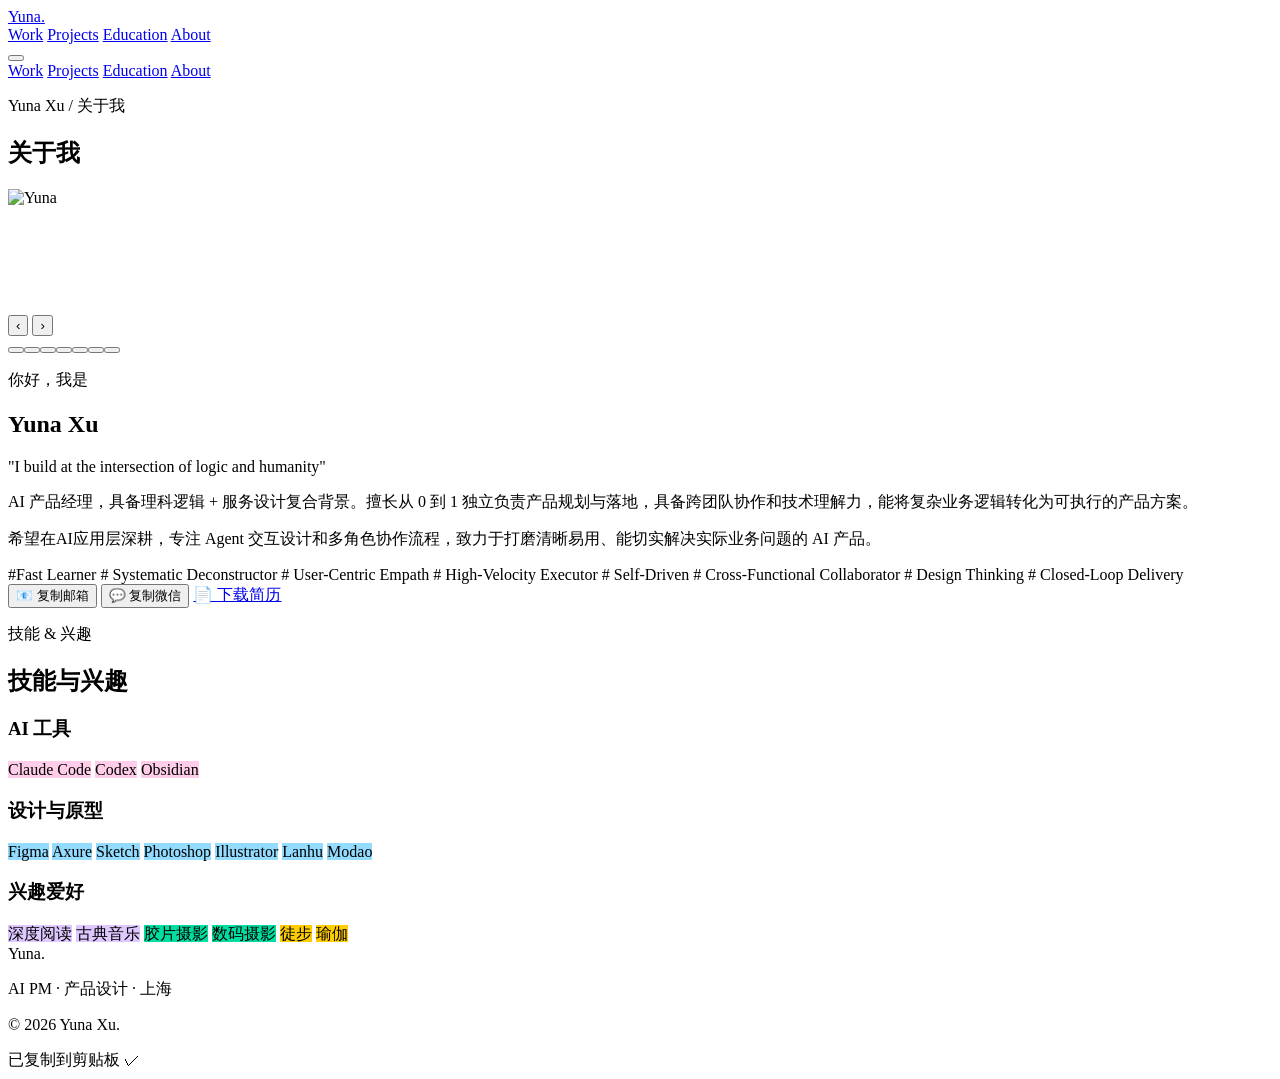
==== about.html @ 4d471c7e "Add files via upload" ====
<!DOCTYPE html>
<html lang="zh-CN">
<head>
  <meta charset="UTF-8">
  <meta name="viewport" content="width=device-width, initial-scale=1.0">
  <title>About — Yuna Xu</title>
  <link rel="preconnect" href="https://fonts.googleapis.com">
  <link rel="preconnect" href="https://fonts.gstatic.com" crossorigin>
  <link href="https://fonts.googleapis.com/css2?family=Geist:wght@200..900&display=swap" rel="stylesheet">
  <link rel="stylesheet" href="css/style.css">
</head>
<body>

  <div class="cursor-dot" id="cursorDot"></div>
  <div class="cursor-ring" id="cursorRing"></div>

  <nav class="nav" id="nav">
    <a href="index.html" class="nav-logo">Yuna<span class="dot">.</span></a>
    <div class="nav-links">
      <a href="work.html" class="nav-link">Work</a>
      <a href="projects.html" class="nav-link">Projects</a>
      <a href="education.html" class="nav-link">Education</a>
      <a href="about.html" class="nav-link active">About</a>
    </div>
    <button class="nav-menu-btn" id="menuBtn" aria-label="菜单">
      <span></span><span></span><span></span>
    </button>
  </nav>

  <div class="mobile-menu" id="mobileMenu">
    <a href="work.html" class="mobile-link">Work</a>
    <a href="projects.html" class="mobile-link">Projects</a>
    <a href="education.html" class="mobile-link">Education</a>
    <a href="about.html" class="mobile-link">About</a>
  </div>

  <section class="page-header">
    <div class="container">
      <p class="breadcrumb">Yuna Xu / 关于我</p>
      <h1 class="page-title reveal">关于<span class="accent">我</span></h1>
    </div>
  </section>

  <section class="about-section" id="about">
    <div class="container">
      <div class="about-grid">
        <!-- Photo Carousel -->
        <div class="reveal">
          <div class="photo-carousel" id="photoCarousel">
            <div class="carousel-viewport">
              <div class="carousel-track" id="carouselTrack">
                <div class="carousel-slide"><img src="images/Portfolio内容-1787573686535.webp" alt="Yuna"></div>
                <div class="carousel-slide"><img src="images/Portfolio内容-1787579053316.webp" alt=""></div>
                <div class="carousel-slide"><img src="images/Portfolio内容-1787579057063.webp" alt=""></div>
                <div class="carousel-slide"><img src="images/Portfolio内容-1787579071435.webp" alt=""></div>
                <div class="carousel-slide"><img src="images/Portfolio内容-1787579071434.webp" alt=""></div>
                <div class="carousel-slide"><img src="images/Portfolio内容-1787579071428.webp" alt=""></div>
                <div class="carousel-slide"><img src="images/Portfolio内容-1787579113652.webp" alt=""></div>
              </div>
            </div>
            <button class="carousel-btn prev" id="carouselPrev" aria-label="上一张">‹</button>
            <button class="carousel-btn next" id="carouselNext" aria-label="下一张">›</button>
            <div class="carousel-dots" id="carouselDots"></div>
          </div>
        </div>
        <!-- About text -->
        <div class="about-text reveal" data-delay="200">
          <p class="section-label">你好，我是</p>
          <h2>Yuna Xu</h2>
          <p class="about-quote">"I build at the intersection of logic and humanity"</p>
          <p>AI 产品经理，具备理科逻辑 + 服务设计复合背景。擅长从 0 到 1 独立负责产品规划与落地，具备跨团队协作和技术理解力，能将复杂业务逻辑转化为可执行的产品方案。</p>
          <p>希望在AI应用层深耕，专注 Agent 交互设计和多角色协作流程，致力于打磨清晰易用、能切实解决实际业务问题的 AI 产品。</p>
          <div class="about-tags">
            <span class="tag">#Fast Learner</span>
            <span class="tag"># Systematic Deconstructor</span>
            <span class="tag"># User-Centric Empath</span>
            <span class="tag"># High-Velocity Executor</span>
            <span class="tag"># Self-Driven</span>
            <span class="tag"># Cross-Functional Collaborator</span>
            <span class="tag"># Design Thinking</span>
            <span class="tag"># Closed-Loop Delivery</span>
          </div>
          <div class="about-contact">
            <button class="contact-btn" data-copy="weeemint@gmail.com" data-label="邮箱">
              📧 复制邮箱
            </button>
            <button class="contact-btn" data-copy="Yuna_Xu" data-label="微信">
              💬 复制微信
            </button>
            <a href="files/Yuna-徐香媛-产品经理.pdf" class="contact-btn download" download>
              📄 下载简历
            </a>
          </div>
        </div>
      </div>
    </div>
  </section>

  <section class="skills-section" id="skills">
    <div class="container">
      <p class="section-label reveal">技能 & 兴趣</p>
      <h2 class="section-title reveal">技能与兴趣</h2>
      <div class="skills-grid">
        <div class="skill-group reveal" data-delay="100">
          <h3 class="skill-group-title">AI 工具</h3>
          <div class="skill-tags">
            <span class="skill-tag" style="background:#FFCDE9;">Claude Code</span>
            <span class="skill-tag" style="background:#FFCDE9;">Codex</span>
            <span class="skill-tag" style="background:#FFCDE9;">Obsidian</span>
          </div>
        </div>
        <div class="skill-group reveal" data-delay="200">
          <h3 class="skill-group-title">设计与原型</h3>
          <div class="skill-tags">
            <span class="skill-tag" style="background:#93DCFF;">Figma</span>
            <span class="skill-tag" style="background:#93DCFF;">Axure</span>
            <span class="skill-tag" style="background:#93DCFF;">Sketch</span>
            <span class="skill-tag" style="background:#93DCFF;">Photoshop</span>
            <span class="skill-tag" style="background:#93DCFF;">Illustrator</span>
            <span class="skill-tag" style="background:#93DCFF;">Lanhu</span>
            <span class="skill-tag" style="background:#93DCFF;">Modao</span>
          </div>
        </div>

        <div class="skill-group reveal" data-delay="400">
          <h3 class="skill-group-title">兴趣爱好</h3>
          <div class="skill-tags">
            <span class="skill-tag" style="background:#DEC8FF;">深度阅读</span>
            <span class="skill-tag" style="background:#DEC8FF;">古典音乐</span>
            <span class="skill-tag" style="background:#00DEA1;">胶片摄影</span>
            <span class="skill-tag" style="background:#00DEA1;">数码摄影</span>
            <span class="skill-tag" style="background:#FFCD00;">徒步</span>
            <span class="skill-tag" style="background:#FFCD00;">瑜伽</span>
          </div>
        </div>
      </div>
    </div>
  </section>

  <footer class="footer">
    <div class="container">
      <div class="footer-row">
        <div class="footer-brand">
          <span class="footer-name">Yuna<span class="dot">.</span></span>
          <p>AI PM · 产品设计 · 上海</p>
        </div></div>
      <div class="footer-bottom">
        <p>© 2026 Yuna Xu.</p>
      </div>
    </div>
  </footer>

  <div class="toast" id="toast">已复制到剪贴板 ✓</div>
  <script src="js/main.js"></script>
  <script>
    // Photo carousel
    (function() {
      const track = document.getElementById('carouselTrack');
      const slides = track ? track.querySelectorAll('.carousel-slide') : [];
      const prevBtn = document.getElementById('carouselPrev');
      const nextBtn = document.getElementById('carouselNext');
      const dotsContainer = document.getElementById('carouselDots');
      let current = 0;
      if (slides.length === 0) return;
      slides.forEach((_, i) => {
        const dot = document.createElement('button');
        dot.className = 'carousel-dot' + (i === 0 ? ' active' : '');
        dot.setAttribute('aria-label', `照片 ${i + 1}`);
        dot.addEventListener('click', () => goTo(i));
        dotsContainer.appendChild(dot);
      });
      const dots = dotsContainer.querySelectorAll('.carousel-dot');
      function goTo(index) {
        current = (index + slides.length) % slides.length;
        track.style.transform = `translateX(-${current * 100}%)`;
        dots.forEach((d, i) => d.classList.toggle('active', i === current));
      }
      if (prevBtn) prevBtn.addEventListener('click', () => goTo(current - 1));
      if (nextBtn) nextBtn.addEventListener('click', () => goTo(current + 1));
      let startX = 0;
      const viewport = document.querySelector('.carousel-viewport');
      if (viewport) {
        viewport.addEventListener('touchstart', e => { startX = e.touches[0].clientX; }, { passive: true });
        viewport.addEventListener('touchend', e => {
          const diff = startX - e.changedTouches[0].clientX;
          if (Math.abs(diff) > 50) goTo(current + (diff > 0 ? 1 : -1));
        }, { passive: true });
      }
    })();
  </script>
</body>
</html>
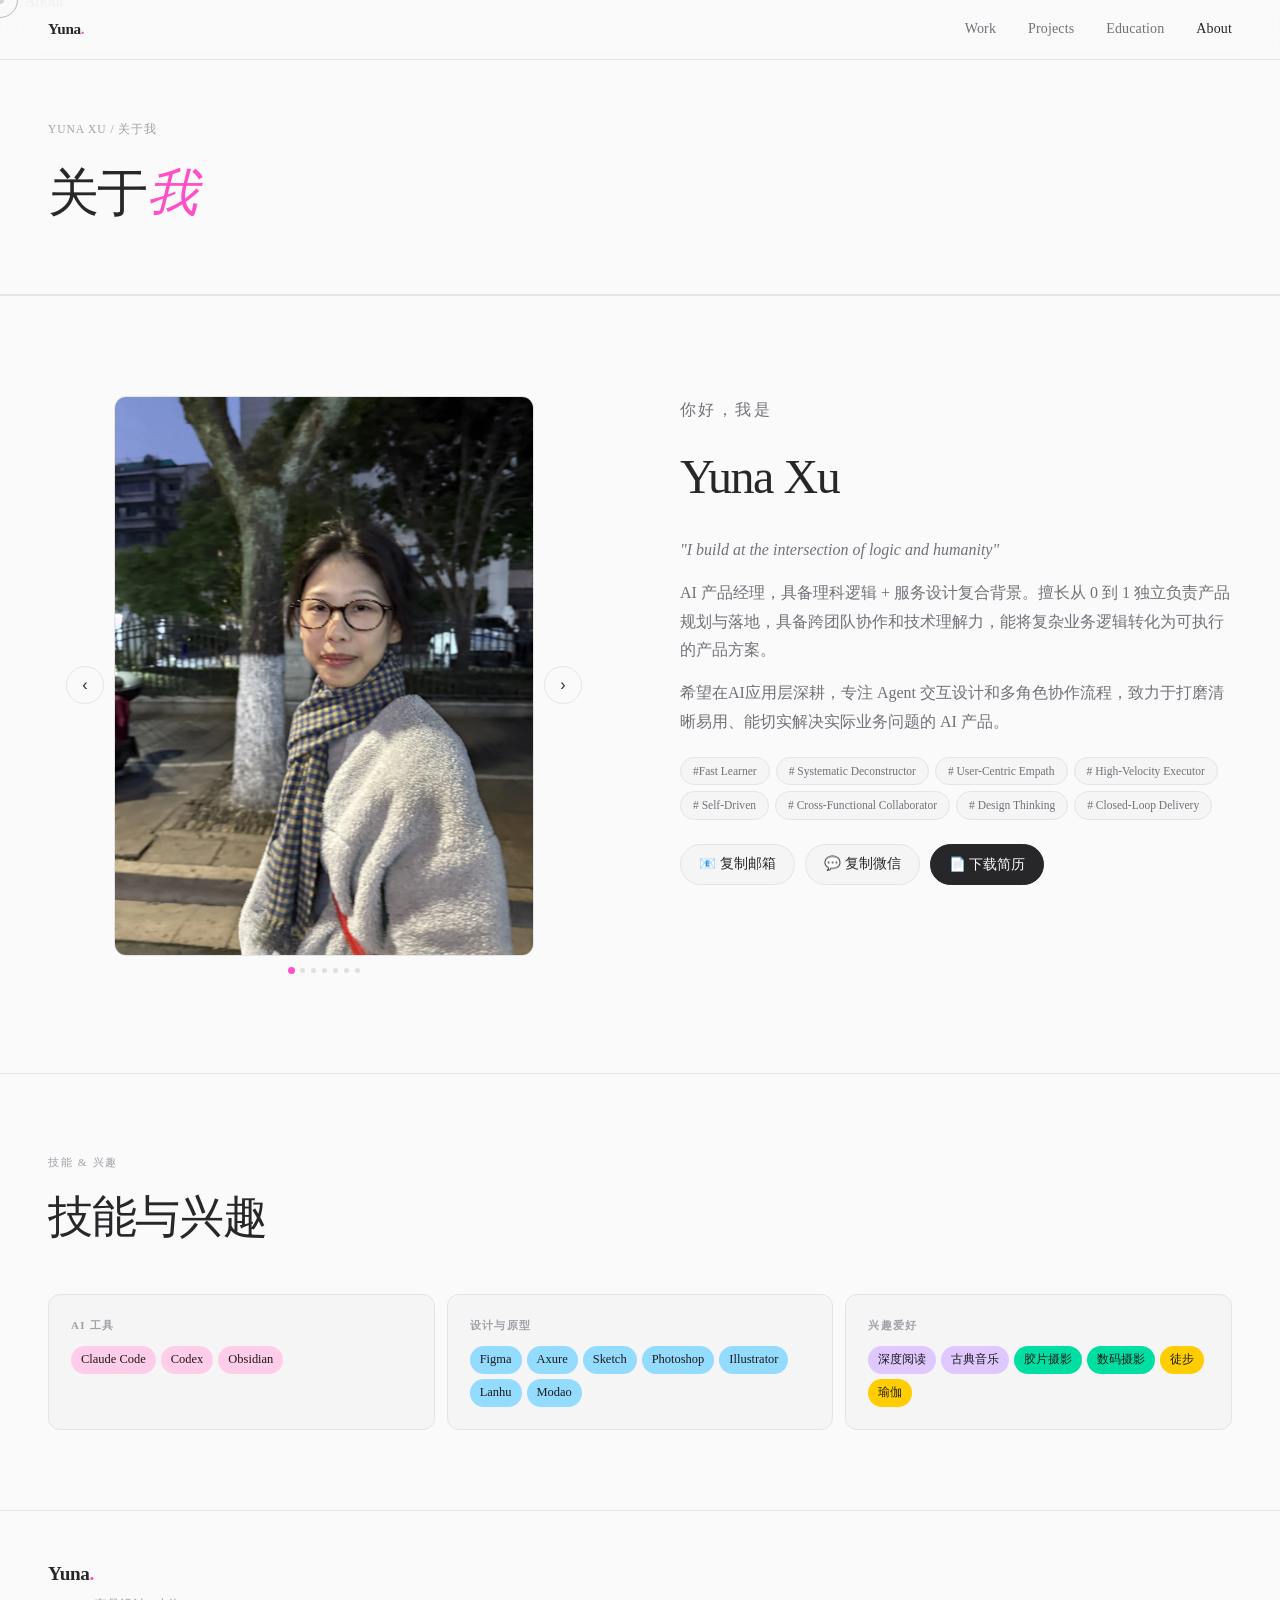
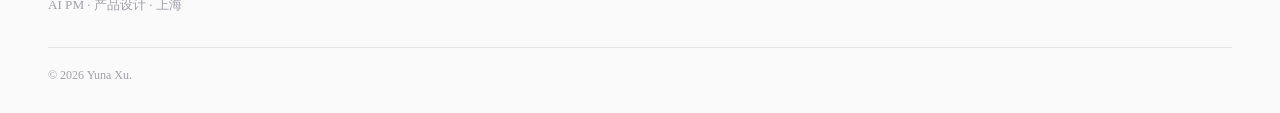
==== commit 76e073a4: "Update about.html 修改复制微信号" ====
--- a/about.html
+++ b/about.html
@@ -84,7 +84,7 @@
             <button class="contact-btn" data-copy="weeemint@gmail.com" data-label="邮箱">
               📧 复制邮箱
             </button>
-            <button class="contact-btn" data-copy="Yuna_Xu" data-label="微信">
+            <button class="contact-btn" data-copy="18018025019" data-label="微信">
               💬 复制微信
             </button>
             <a href="files/Yuna-徐香媛-产品经理.pdf" class="contact-btn download" download>
--- a/css/style.css
+++ b/css/style.css
@@ -0,0 +1,308 @@
+:root {
+  --bg: #fafafa;
+  --bg-elevated: #f5f5f5;
+  --text-primary: #27272a;
+  --text-secondary: #71717a;
+  --text-muted: #a1a1aa;
+  --border: #e4e4e7;
+  --accent: #FF4FC7;
+  --font: 'Geist', -apple-system, BlinkMacSystemFont, 'Segoe UI', sans-serif;
+}
+
+*, *::before, *::after { margin: 0; padding: 0; box-sizing: border-box; }
+html { scroll-behavior: smooth; font-size: 16px; }
+
+body {
+  background: var(--bg);
+  color: var(--text-primary);
+  font-family: var(--font-sans);
+  line-height: 1.6;
+  overflow-x: hidden;
+  -webkit-font-smoothing: antialiased;
+}
+body.page-home {
+  overflow-x: hidden;
+  overflow-y: hidden;
+}
+
+a { color: inherit; text-decoration: none; }
+img { display: block; max-width: 100%; }
+
+.container { max-width: 1280px; margin: 0 auto; padding: 0 48px; }
+@media (max-width: 768px) { .container { padding: 0 24px; } }
+
+/* ─── Custom Cursor ─── */
+.cursor-dot {
+  position: fixed; width: 8px; height: 8px; background: var(--text-primary);
+  border-radius: 50%; pointer-events: none; z-index: 9999;
+  transform: translate(-50%, -50%); transition: width 0.15s, height 0.15s, background 0.15s;
+  mix-blend-mode: difference;
+}
+.cursor-ring {
+  position: fixed; width: 36px; height: 36px;
+  border: 1.5px solid rgba(39,39,42,0.3); border-radius: 50%;
+  pointer-events: none; z-index: 9998; transform: translate(-50%, -50%);
+  transition: width 0.25s, height 0.25s, border-color 0.25s;
+}
+.cursor-dot.hovering { width: 10px; height: 10px; background: #fff; }
+.cursor-ring.hovering { width: 52px; height: 52px; border-color: rgba(39,39,42,0.12); }
+@media (hover: none) { .cursor-dot, .cursor-ring { display: none; body { cursor: auto; } } }
+
+/* ─── Navigation ─── */
+.nav {
+  position: fixed; top: 0; left: 0; right: 0; height: 60px;
+  display: flex; align-items: center; justify-content: space-between;
+  padding: 0 48px; z-index: 1000;
+  background: rgba(250,250,250,0.85);
+  backdrop-filter: blur(16px); -webkit-backdrop-filter: blur(16px);
+  border-bottom: 1px solid var(--border);
+}
+.nav-logo { font-size: 0.95rem; font-weight: 600; letter-spacing: -0.02em; }
+.nav-logo .dot { color: var(--accent); }
+.nav-links { display: flex; gap: 32px; align-items: center; }
+.nav-link { font-size: 0.875rem; color: var(--text-secondary); transition: color 0.2s; letter-spacing: 0.01em; }
+.nav-link:hover, .nav-link.active { color: var(--text-primary); }
+.nav-menu-btn { display: none; flex-direction: column; gap: 5px; background: none; border: none; cursor: pointer; padding: 8px; }
+.nav-menu-btn span { display: block; width: 20px; height: 1.5px; background: var(--text-primary); transition: 0.3s; }
+.mobile-menu {
+  position: fixed; top: 60px; left: 0; right: 0;
+  background: rgba(250,250,250,0.98); backdrop-filter: blur(16px);
+  padding: 24px; display: flex; flex-direction: column; gap: 20px;
+  z-index: 999; transform: translateY(-110%); transition: transform 0.4s cubic-bezier(0.4,0,0.2,1);
+  border-bottom: 1px solid var(--border);
+}
+.mobile-menu.open { transform: translateY(0); }
+.mobile-link { font-size: 1rem; color: var(--text-secondary); transition: color 0.2s; }
+.mobile-link:hover { color: var(--text-primary); }
+@media (max-width: 768px) {
+  .nav { padding: 0 24px; }
+  .nav-links { display: none; }
+  .nav-menu-btn { display: flex; }
+}
+
+/* ─── Hero ─── */
+.hero {
+  height: 100vh; min-height: 100vh;
+  display: flex; align-items: center;
+  justify-content: flex-start;
+  padding: 0 48px;
+  position: relative;
+}
+.hero-inner { max-width: 860px; position: relative; z-index: 1; }
+.hero-label { font-size: 0.7rem; letter-spacing: 0.14em; text-transform: uppercase; color: var(--text-muted); margin-bottom: 12px; }
+.hero-slogan { font-size: clamp(1.8rem, 4.5vw, 3rem); font-weight: 500; letter-spacing: -0.04em; line-height: 1.12; margin-bottom: 8px; }
+.hero-slogan .accent { color: var(--accent); font-style: italic; }
+.hero-name { font-size: clamp(0.9rem, 1.5vw, 1.15rem); font-weight: 500; color: var(--text-primary); margin-bottom: 10px; letter-spacing: -0.01em; }
+.hero-name .yuna, .hero-name .xu { font-weight: 500; color: var(--text-primary); }
+.hero-desc { font-size: 0.88rem; color: var(--text-secondary); line-height: 1.6; max-width: 480px; margin-bottom: 16px; }
+.hero-tags { margin-bottom: 16px; position: relative; min-height: 48px; }
+.hero-tag {
+  position: absolute;
+  font-size: 0.82rem; font-weight: 500;
+  padding: 8px 16px; border-radius: 100px;
+  white-space: nowrap; cursor: grab;
+  user-select: none; letter-spacing: -0.01em;
+  transition: box-shadow 0.2s; touch-action: none; z-index: 1;
+}
+.hero-tag.dragging { cursor: grabbing; z-index: 100 !important; box-shadow: 0 8px 30px rgba(0,0,0,0.15); }
+@media (max-width: 768px) {
+  .hero { padding: 0 24px; }
+  .hero-tag { position: relative !important; top: auto !important; left: auto !important; display: inline-block; margin: 4px; }
+}
+.hero-ctas { display: flex; gap: 10px; flex-wrap: wrap; margin-top: 4px; }
+
+.btn {
+  display: inline-flex; align-items: center; gap: 6px;
+  padding: 10px 22px; border-radius: 100px;
+  font-size: 0.85rem; font-weight: 500;
+  transition: all 0.2s; border: 1px solid transparent;
+}
+.btn-primary { background: var(--text-primary); color: var(--bg); }
+.btn-primary:hover { background: var(--accent); border-color: var(--accent); }
+.btn-outline { background: transparent; color: var(--text-primary); border-color: var(--border); }
+.btn-outline:hover { border-color: var(--text-primary); }
+.btn-link { background: none; border: none; color: var(--text-primary); font-size: 0.88rem; font-weight: 500; padding: 0; display: inline-flex; align-items: center; gap: 4px; transition: gap 0.2s, color 0.2s; }
+.btn-link:hover { gap: 8px; color: var(--accent); }
+
+/* ─── Projects ─── */
+.projects-section { padding: 80px 0 120px; border-top: 1px solid var(--border); }
+.projects-header { display: flex; justify-content: space-between; align-items: flex-end; margin-bottom: 48px; }
+.section-label { font-size: 0.7rem; letter-spacing: 0.15em; text-transform: uppercase; color: var(--text-muted); margin-bottom: 10px; }
+.section-title { font-size: clamp(1.8rem, 4vw, 2.8rem); font-weight: 500; letter-spacing: -0.03em; margin-bottom: 40px; }
+.projects-list { display: flex; flex-direction: column; }
+.project-row {
+  display: grid; grid-template-columns: 56px 1fr; gap: 24px;
+  padding: 30px 0; border-bottom: 1px solid var(--border);
+  text-decoration: none; color: inherit; transition: opacity 0.25s;
+}
+.project-row:first-child { border-top: 1px solid var(--border); }
+.project-row:hover { opacity: 0.55; }
+.project-num { font-size: 0.72rem; color: var(--text-muted); font-variant-numeric: tabular-nums; padding-top: 5px; transition: color 0.2s; }
+.project-row:hover .project-num { color: var(--accent); }
+.project-info { display: flex; flex-direction: column; gap: 8px; }
+.project-year { font-size: 0.68rem; color: var(--text-muted); letter-spacing: 0.08em; text-transform: uppercase; }
+.project-title { font-size: clamp(1.2rem, 2.8vw, 1.7rem); font-weight: 500; letter-spacing: -0.02em; transition: color 0.2s; }
+.project-row:hover .project-title { color: var(--accent); }
+.project-desc { font-size: 0.9rem; color: var(--text-secondary); line-height: 1.65; max-width: 580px; }
+.project-meta { display: flex; gap: 8px; flex-wrap: wrap; margin-top: 4px; }
+.project-meta span { font-size: 0.68rem; padding: 3px 10px; border-radius: 100px; background: var(--bg-elevated); color: var(--text-secondary); border: 1px solid var(--border); transition: border-color 0.2s, color 0.2s; }
+.project-row:hover .project-meta span { border-color: rgba(255,79,199,0.3); color: var(--accent); }
+.project-row-right { display: flex; align-items: flex-end; padding-bottom: 4px; }
+@media (max-width: 768px) { .project-row { grid-template-columns: 36px 1fr; gap: 16px; } .project-row-right { display: none; } }
+
+/* ─── About Section ─── */
+.about-section { padding: 100px 0; border-top: 1px solid var(--border); }
+.about-grid { display: grid; grid-template-columns: 1fr 1fr; gap: 80px; align-items: start; }
+.about-text h2 { font-size: clamp(2rem, 4vw, 3rem); font-weight: 500; letter-spacing: -0.03em; margin-bottom: 20px; }
+.about-text p { font-size: 1rem; color: var(--text-secondary); line-height: 1.8; margin-bottom: 14px; }
+.about-quote { font-style: italic; color: var(--accent); font-size: 1.05rem; margin-bottom: 20px; }
+.about-tags { display: flex; flex-wrap: wrap; gap: 6px; margin: 20px 0; }
+.tag { font-size: 0.72rem; padding: 4px 12px; border-radius: 100px; background: var(--bg-elevated); color: var(--text-secondary); border: 1px solid var(--border); }
+.about-contact { display: flex; flex-wrap: wrap; gap: 10px; margin-top: 24px; }
+.contact-btn {
+  display: inline-flex; align-items: center; gap: 6px;
+  padding: 9px 18px; border-radius: 100px; border: 1px solid var(--border);
+  background: var(--bg-elevated); color: var(--text-primary);
+  font-size: 0.85rem; font-family: var(--font); transition: all 0.2s; cursor: pointer;
+}
+.contact-btn:hover { border-color: var(--accent); color: var(--accent); }
+.contact-btn.download { background: var(--text-primary); color: var(--bg); border-color: var(--text-primary); }
+.contact-btn.download:hover { background: var(--accent); border-color: var(--accent); }
+
+/* ─── Photo Carousel ─── */
+.photo-carousel { position: relative; width: 100%; max-width: 420px; margin: 0 auto; }
+.carousel-viewport { overflow: hidden; border-radius: 12px; border: 1px solid var(--border); background: var(--bg-elevated); aspect-ratio: 3/4; }
+.carousel-track { display: flex; height: 100%; transition: transform 0.5s cubic-bezier(0.4, 0, 0.2, 1); }
+.carousel-slide { min-width: 100%; height: 100%; }
+.carousel-slide img { width: 100%; height: 100%; object-fit: cover; display: block; }
+.carousel-btn {
+  position: absolute; top: 50%; transform: translateY(-50%);
+  width: 38px; height: 38px; border-radius: 50%;
+  border: 1px solid var(--border); background: rgba(250,250,250,0.92);
+  cursor: pointer; display: flex; align-items: center; justify-content: center;
+  font-size: 1rem; color: var(--text-primary); transition: all 0.2s; z-index: 2;
+}
+.carousel-btn:hover { background: var(--accent); color: #fff; border-color: var(--accent); }
+.carousel-btn.prev { left: -48px; }
+.carousel-btn.next { right: -48px; }
+.carousel-dots { display: flex; justify-content: center; gap: 6px; margin-top: 12px; }
+.carousel-dot { width: 5px; height: 5px; border-radius: 50%; background: var(--text-muted); opacity: 0.3; transition: all 0.3s; cursor: pointer; border: none; }
+.carousel-dot.active { opacity: 1; background: var(--accent); transform: scale(1.4); }
+@media (max-width: 768px) {
+  .carousel-btn.prev { left: 8px; }
+  .carousel-btn.next { right: 8px; }
+  .about-grid { grid-template-columns: 1fr; gap: 40px; }
+}
+
+/* ─── Skills ─── */
+.skills-section { padding: 80px 0; border-top: 1px solid var(--border); }
+.skills-grid { display: grid; grid-template-columns: repeat(auto-fit, minmax(200px, 1fr)); gap: 12px; }
+.skill-group { background: var(--bg-elevated); border-radius: 12px; padding: 22px; border: 1px solid var(--border); transition: border-color 0.2s, transform 0.2s; }
+.skill-group:hover { border-color: rgba(255,79,199,0.3); transform: translateY(-2px); }
+.skill-group-title { font-size: 0.68rem; letter-spacing: 0.12em; text-transform: uppercase; color: var(--text-muted); margin-bottom: 12px; }
+.skill-tags { display: flex; flex-wrap: wrap; gap: 5px; }
+.skill-tag { font-size: 0.78rem; padding: 4px 10px; border-radius: 100px; color: #1a1a1a; font-weight: 500; transition: transform 0.2s; }
+.skill-tag:hover { transform: translateY(-1px); }
+
+/* ─── Education ─── */
+.edu-section { padding: 80px 0; border-top: 1px solid var(--border); }
+.edu-grid { display: flex; flex-direction: column; gap: 12px; margin-bottom: 48px; }
+.edu-card { display: flex; gap: 14px; background: var(--bg-elevated); border-radius: 12px; padding: 24px; border: 1px solid var(--border); transition: transform 0.2s, border-color 0.2s; }
+.edu-card:hover { transform: translateY(-2px); border-color: rgba(255,79,199,0.3); }
+.edu-accent { width: 3px; border-radius: 3px; flex-shrink: 0; }
+.edu-year { font-size: 0.68rem; letter-spacing: 0.08em; color: var(--text-muted); text-transform: uppercase; }
+.edu-card h3 { font-size: 1rem; font-weight: 500; margin: 4px 0; letter-spacing: -0.01em; }
+.edu-degree { font-size: 0.82rem; color: var(--text-secondary); }
+.edu-location { font-size: 0.75rem; color: var(--text-muted); margin-top: 4px; }
+.lang-section { margin-top: 48px; }
+.lang-item {
+  display: flex; justify-content: flex-end; align-items: center;
+  padding: 16px 0; border-bottom: 1px solid var(--border);
+}
+.lang-item:first-child { border-top: 1px solid var(--border); }
+.lang-name { font-size: 1rem; font-weight: 500; }
+.lang-level { font-size: 0.85rem; color: var(--text-secondary); }
+
+/* ─── Work Section ─── */
+.work-section { padding: 80px 0 120px; border-top: 1px solid var(--border); }
+.work-timeline { display: flex; flex-direction: column; }
+.work-card { display: grid; grid-template-columns: 2px 1fr; border-bottom: 1px solid var(--border); }
+.work-card:first-child { border-top: 1px solid var(--border); }
+.work-card-line { flex-shrink: 0; }
+.work-card-body { padding: 40px; }
+.work-card-header { display: flex; justify-content: space-between; align-items: flex-start; flex-wrap: wrap; gap: 12px; margin-bottom: 14px; }
+.work-company { font-size: 0.7rem; letter-spacing: 0.12em; text-transform: uppercase; color: var(--text-muted); font-weight: 500; }
+.work-period { font-size: 0.72rem; color: var(--text-muted); padding: 3px 10px; border-radius: 100px; background: var(--bg-elevated); border: 1px solid var(--border); }
+.work-role { font-size: 1.4rem; font-weight: 500; letter-spacing: -0.02em; margin-bottom: 14px; }
+.work-overview { font-size: 0.9rem; color: var(--text-secondary); line-height: 1.7; margin-bottom: 22px; }
+.work-sub { margin-top: 18px; }
+.work-sub h4 { font-size: 0.85rem; font-weight: 500; margin-bottom: 8px; }
+.work-sub ul { list-style: none; display: flex; flex-direction: column; gap: 5px; }
+.work-sub li { font-size: 0.82rem; color: var(--text-secondary); line-height: 1.6; padding-left: 14px; position: relative; }
+.work-sub li::before { content: ''; position: absolute; left: 0; top: 7px; width: 3px; height: 3px; border-radius: 50%; background: var(--accent); }
+.work-card-link { margin-top: 32px; display: inline-flex; align-items: center; gap: 4px; font-size: 0.88rem; color: var(--text-secondary); transition: color 0.2s; }
+.work-card-link:hover { color: var(--accent); }
+@media (max-width: 768px) { .work-card-body { padding: 24px; } }
+
+/* ─── Page Header ─── */
+.page-header { padding: 120px 0 60px; border-bottom: 1px solid var(--border); }
+.breadcrumb { font-size: 0.72rem; color: var(--text-muted); letter-spacing: 0.08em; text-transform: uppercase; margin-bottom: 14px; }
+.page-title { font-size: clamp(2rem, 5vw, 3.2rem); font-weight: 500; letter-spacing: -0.03em; }
+.page-title .accent { color: var(--accent); font-style: italic; }
+
+/* ─── Project Detail ─── */
+.project-detail { padding: 120px 0 100px; border-top: 1px solid var(--border); }
+.project-detail-header { margin-bottom: 48px; }
+.project-detail-header .breadcrumb { margin-bottom: 18px; }
+.project-detail-title { font-size: clamp(1.8rem, 4vw, 3rem); font-weight: 500; letter-spacing: -0.03em; margin-bottom: 10px; }
+.project-detail-subtitle { font-size: 1rem; color: var(--text-secondary); font-style: italic; margin-bottom: 18px; }
+.project-detail-meta { display: flex; flex-wrap: wrap; gap: 6px; margin-bottom: 22px; }
+.project-detail-meta .tag { font-size: 0.68rem; }
+.project-detail-bg { font-size: 0.95rem; color: var(--text-secondary); line-height: 1.8; max-width: 640px; margin-bottom: 44px; padding-bottom: 44px; border-bottom: 1px solid var(--border); }
+.project-gallery { display: grid; grid-template-columns: 1fr; gap: 14px; }
+.gallery-item { border-radius: 12px; overflow: hidden; background: var(--bg-elevated); border: 1px solid var(--border); }
+.gallery-item img { width: 100%; height: auto; display: block; transition: transform 0.5s ease; }
+.gallery-item:hover img { transform: scale(1.02); }
+.project-back { display: inline-flex; align-items: center; gap: 6px; margin-top: 44px; font-size: 0.88rem; color: var(--text-muted); transition: color 0.2s; }
+.project-back:hover { color: var(--accent); }
+
+/* ─── Footer ─── */
+.footer { padding: 48px 0 28px; border-top: 1px solid var(--border); }
+.footer-row { display: flex; justify-content: space-between; align-items: flex-start; gap: 40px; flex-wrap: wrap; margin-bottom: 32px; }
+.footer-brand { display: flex; flex-direction: column; gap: 4px; }
+.footer-name { font-size: 1.2rem; font-weight: 600; letter-spacing: -0.02em; }
+.footer-name .dot { color: var(--accent); }
+.footer-brand p { font-size: 0.82rem; color: var(--text-muted); }
+.footer-links { display: flex; gap: 20px; }
+.footer-link { font-size: 0.85rem; color: var(--text-secondary); transition: color 0.2s; }
+.footer-link:hover { color: var(--accent); }
+.footer-bottom { font-size: 0.75rem; color: var(--text-muted); border-top: 1px solid var(--border); padding-top: 18px; }
+
+/* ─── Toast ─── */
+.toast {
+  position: fixed; bottom: 28px; left: 50%;
+  transform: translateX(-50%) translateY(12px);
+  background: var(--text-primary); color: var(--bg);
+  padding: 9px 20px; border-radius: 100px;
+  font-size: 0.82rem; font-weight: 500;
+  opacity: 0; pointer-events: none;
+  transition: all 0.3s ease; z-index: 9999;
+}
+.toast.show { opacity: 1; transform: translateX(-50%) translateY(0); }
+
+/* ─── Reveal ─── */
+.reveal { opacity: 0; transform: translateY(20px); transition: opacity 0.5s ease, transform 0.5s ease; }
+.reveal.visible { opacity: 1; transform: translateY(0); }
+.reveal[data-delay="100"] { transition-delay: 0.1s; }
+.reveal[data-delay="200"] { transition-delay: 0.2s; }
+.reveal[data-delay="300"] { transition-delay: 0.3s; }
+.reveal[data-delay="400"] { transition-delay: 0.4s; }
+.reveal[data-delay="500"] { transition-delay: 0.5s; }
+
+/* ─── Scrollbar ─── */
+::-webkit-scrollbar { width: 4px; }
+::-webkit-scrollbar-track { background: var(--bg); }
+::-webkit-scrollbar-thumb { background: rgba(0,0,0,0.12); border-radius: 2px; }
+
+/* ─── Selection ─── */
+::selection { background: rgba(255,79,199,0.2); color: var(--text-primary); }
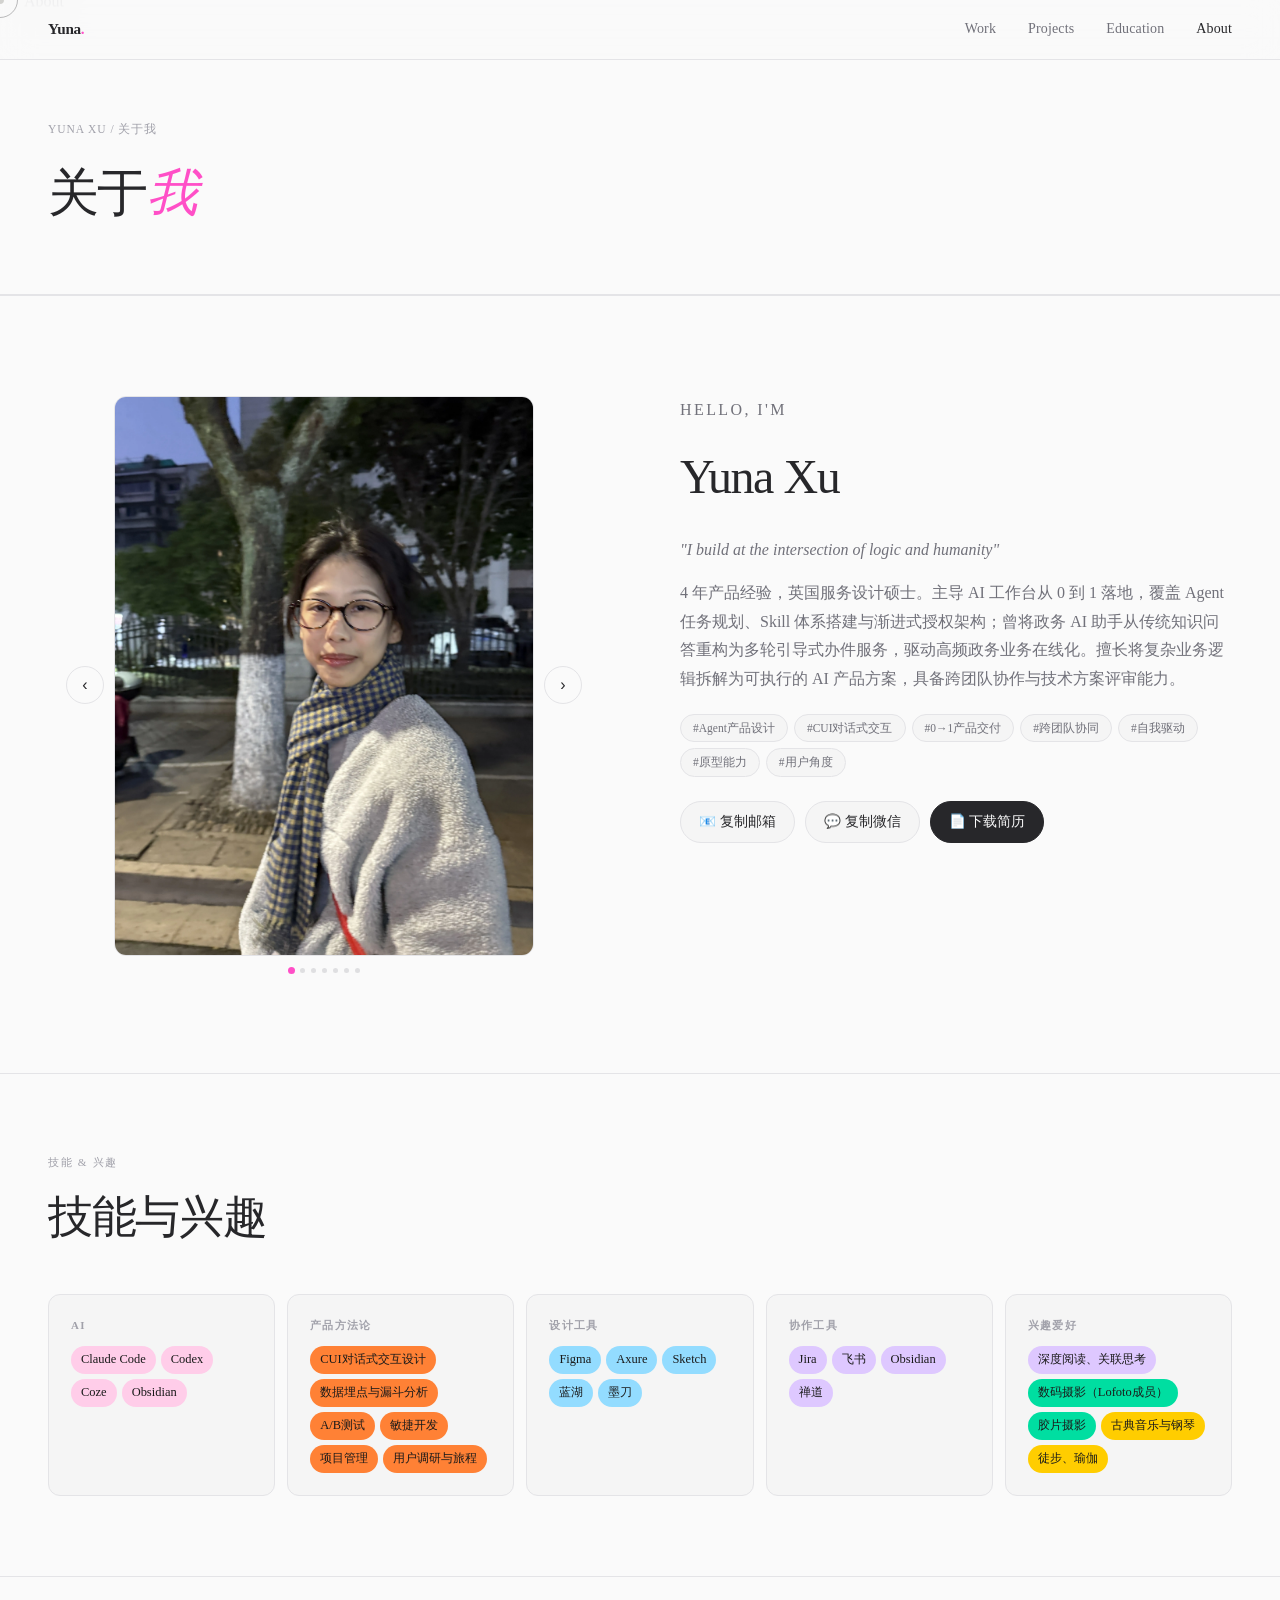
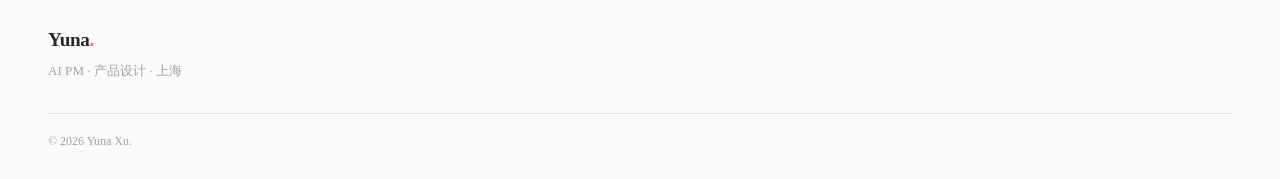
==== commit 9a12dc56: "Update about.html" ====
--- a/about.html
+++ b/about.html
@@ -65,20 +65,18 @@
         </div>
         <!-- About text -->
         <div class="about-text reveal" data-delay="200">
-          <p class="section-label">你好，我是</p>
+          <p class="section-label">Hello, I'm</p>
           <h2>Yuna Xu</h2>
           <p class="about-quote">"I build at the intersection of logic and humanity"</p>
-          <p>AI 产品经理，具备理科逻辑 + 服务设计复合背景。擅长从 0 到 1 独立负责产品规划与落地，具备跨团队协作和技术理解力，能将复杂业务逻辑转化为可执行的产品方案。</p>
-          <p>希望在AI应用层深耕，专注 Agent 交互设计和多角色协作流程，致力于打磨清晰易用、能切实解决实际业务问题的 AI 产品。</p>
+          <p>4 年产品经验，英国服务设计硕士。主导 AI 工作台从 0 到 1 落地，覆盖 Agent 任务规划、Skill 体系搭建与渐进式授权架构；曾将政务 AI 助手从传统知识问答重构为多轮引导式办件服务，驱动高频政务业务在线化。擅长将复杂业务逻辑拆解为可执行的 AI 产品方案，具备跨团队协作与技术方案评审能力。</p>
           <div class="about-tags">
-            <span class="tag">#Fast Learner</span>
-            <span class="tag"># Systematic Deconstructor</span>
-            <span class="tag"># User-Centric Empath</span>
-            <span class="tag"># High-Velocity Executor</span>
-            <span class="tag"># Self-Driven</span>
-            <span class="tag"># Cross-Functional Collaborator</span>
-            <span class="tag"># Design Thinking</span>
-            <span class="tag"># Closed-Loop Delivery</span>
+            <span class="tag">#Agent产品设计</span>
+            <span class="tag">#CUI对话式交互</span>
+            <span class="tag">#0→1产品交付</span>
+            <span class="tag">#跨团队协同</span>
+            <span class="tag">#自我驱动</span>
+            <span class="tag">#原型能力</span>
+            <span class="tag">#用户角度</span>
           </div>
           <div class="about-contact">
             <button class="contact-btn" data-copy="weeemint@gmail.com" data-label="邮箱">
@@ -102,35 +100,52 @@
       <h2 class="section-title reveal">技能与兴趣</h2>
       <div class="skills-grid">
         <div class="skill-group reveal" data-delay="100">
-          <h3 class="skill-group-title">AI 工具</h3>
+          <h3 class="skill-group-title">AI</h3>
           <div class="skill-tags">
             <span class="skill-tag" style="background:#FFCDE9;">Claude Code</span>
             <span class="skill-tag" style="background:#FFCDE9;">Codex</span>
+            <span class="skill-tag" style="background:#FFCDE9;">Coze</span>
             <span class="skill-tag" style="background:#FFCDE9;">Obsidian</span>
           </div>
         </div>
         <div class="skill-group reveal" data-delay="200">
-          <h3 class="skill-group-title">设计与原型</h3>
+          <h3 class="skill-group-title">产品方法论</h3>
+          <div class="skill-tags">
+            <span class="skill-tag" style="background:#FF8135;">CUI对话式交互设计</span>
+            <span class="skill-tag" style="background:#FF8135;">数据埋点与漏斗分析</span>
+            <span class="skill-tag" style="background:#FF8135;">A/B测试</span>
+            <span class="skill-tag" style="background:#FF8135;">敏捷开发</span>
+            <span class="skill-tag" style="background:#FF8135;">项目管理</span>
+            <span class="skill-tag" style="background:#FF8135;">用户调研与旅程</span>
+          </div>
+        </div>
+        <div class="skill-group reveal" data-delay="300">
+          <h3 class="skill-group-title">设计工具</h3>
           <div class="skill-tags">
             <span class="skill-tag" style="background:#93DCFF;">Figma</span>
             <span class="skill-tag" style="background:#93DCFF;">Axure</span>
             <span class="skill-tag" style="background:#93DCFF;">Sketch</span>
-            <span class="skill-tag" style="background:#93DCFF;">Photoshop</span>
-            <span class="skill-tag" style="background:#93DCFF;">Illustrator</span>
-            <span class="skill-tag" style="background:#93DCFF;">Lanhu</span>
-            <span class="skill-tag" style="background:#93DCFF;">Modao</span>
-          </div>
-        </div>
-
+            <span class="skill-tag" style="background:#93DCFF;">蓝湖</span>
+            <span class="skill-tag" style="background:#93DCFF;">墨刀</span>
+          </div>
+        </div>
         <div class="skill-group reveal" data-delay="400">
+          <h3 class="skill-group-title">协作工具</h3>
+          <div class="skill-tags">
+            <span class="skill-tag" style="background:#DEC8FF;">Jira</span>
+            <span class="skill-tag" style="background:#DEC8FF;">飞书</span>
+            <span class="skill-tag" style="background:#DEC8FF;">Obsidian</span>
+            <span class="skill-tag" style="background:#DEC8FF;">禅道</span>
+          </div>
+        </div>
+        <div class="skill-group reveal" data-delay="500">
           <h3 class="skill-group-title">兴趣爱好</h3>
           <div class="skill-tags">
-            <span class="skill-tag" style="background:#DEC8FF;">深度阅读</span>
-            <span class="skill-tag" style="background:#DEC8FF;">古典音乐</span>
+            <span class="skill-tag" style="background:#DEC8FF;">深度阅读、关联思考</span>
+            <span class="skill-tag" style="background:#00DEA1;">数码摄影（Lofoto成员）</span>
             <span class="skill-tag" style="background:#00DEA1;">胶片摄影</span>
-            <span class="skill-tag" style="background:#00DEA1;">数码摄影</span>
-            <span class="skill-tag" style="background:#FFCD00;">徒步</span>
-            <span class="skill-tag" style="background:#FFCD00;">瑜伽</span>
+            <span class="skill-tag" style="background:#FFCD00;">古典音乐与钢琴</span>
+            <span class="skill-tag" style="background:#FFCD00;">徒步、瑜伽</span>
           </div>
         </div>
       </div>
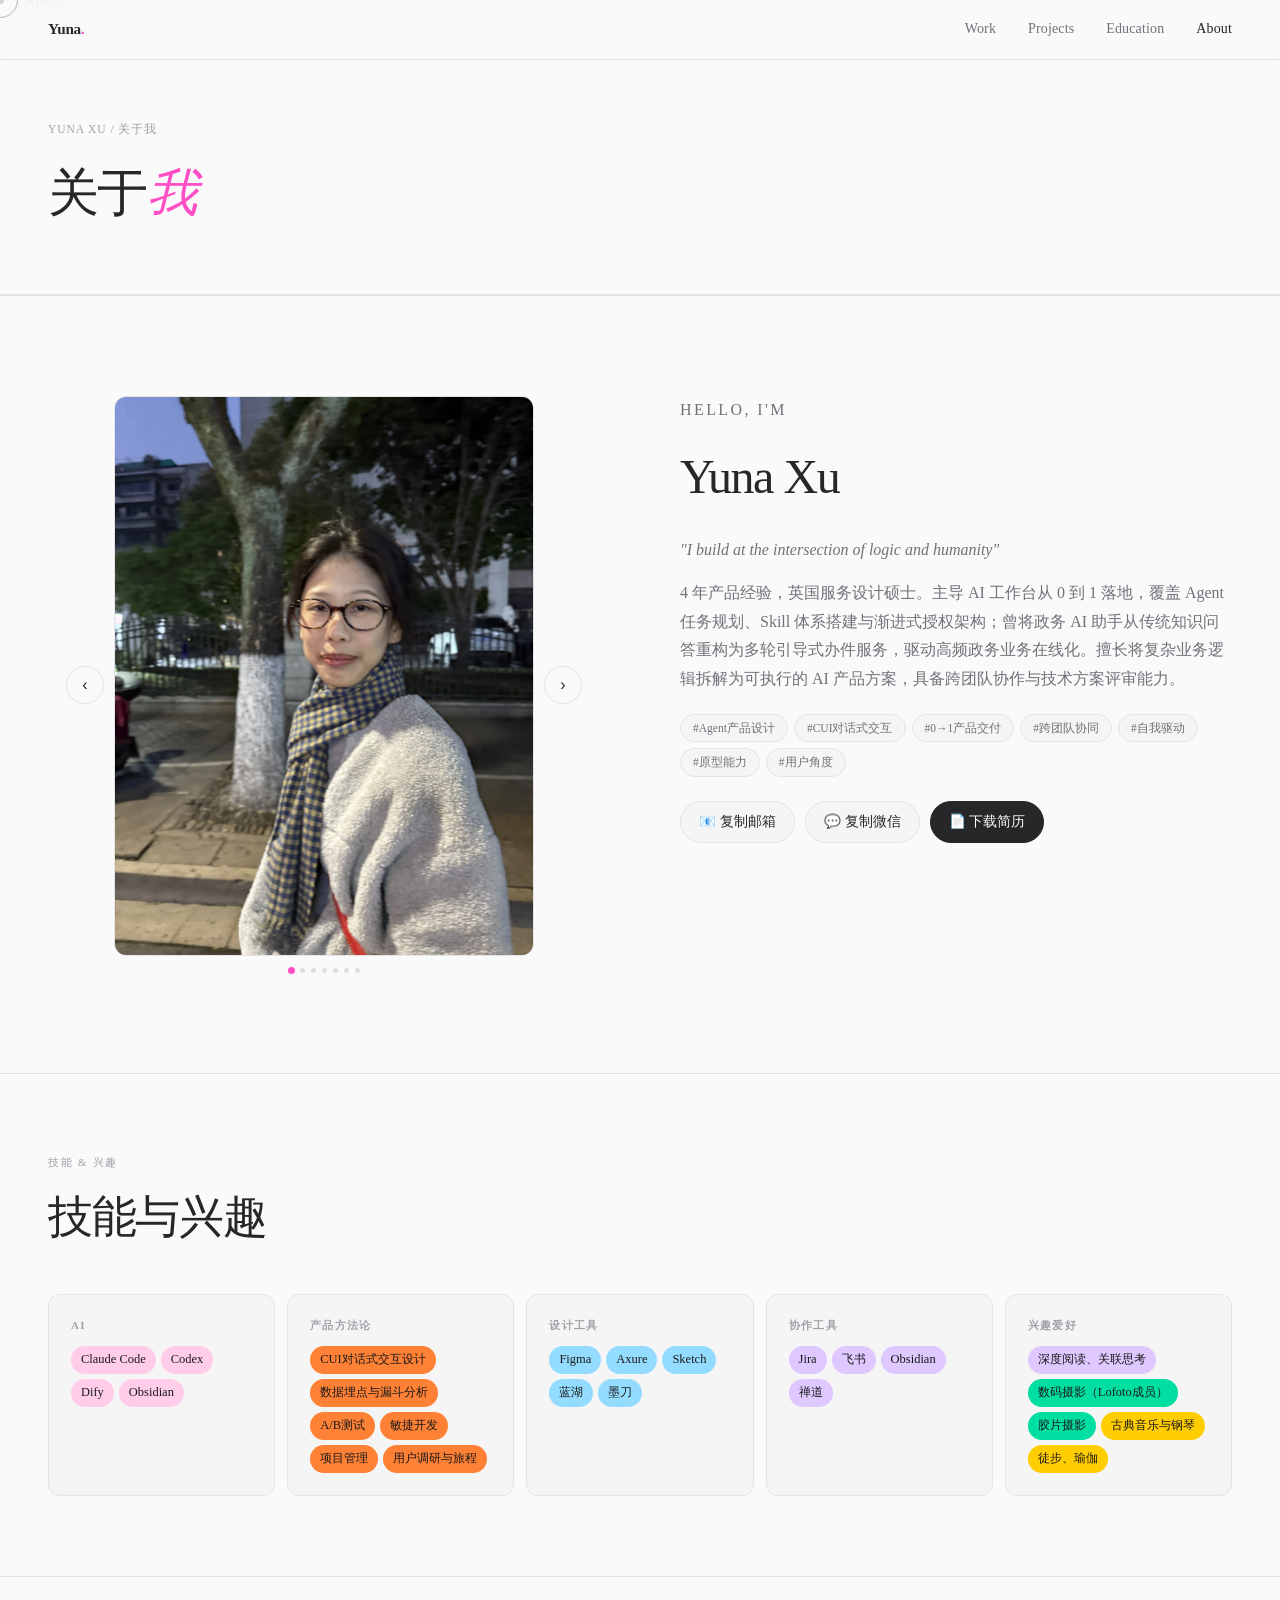
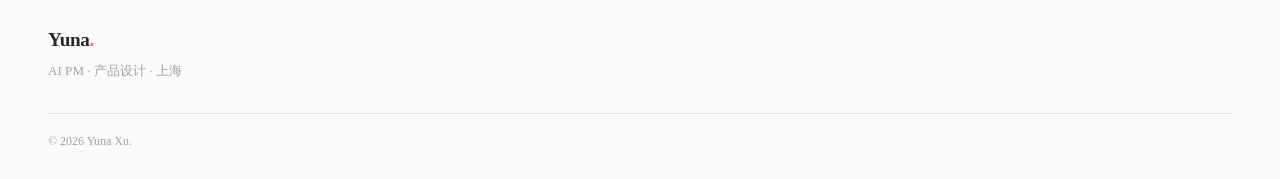
==== commit 75eb39d9: "Update about.html" ====
--- a/about.html
+++ b/about.html
@@ -104,7 +104,7 @@
           <div class="skill-tags">
             <span class="skill-tag" style="background:#FFCDE9;">Claude Code</span>
             <span class="skill-tag" style="background:#FFCDE9;">Codex</span>
-            <span class="skill-tag" style="background:#FFCDE9;">Coze</span>
+            <span class="skill-tag" style="background:#FFCDE9;">Dify</span>
             <span class="skill-tag" style="background:#FFCDE9;">Obsidian</span>
           </div>
         </div>
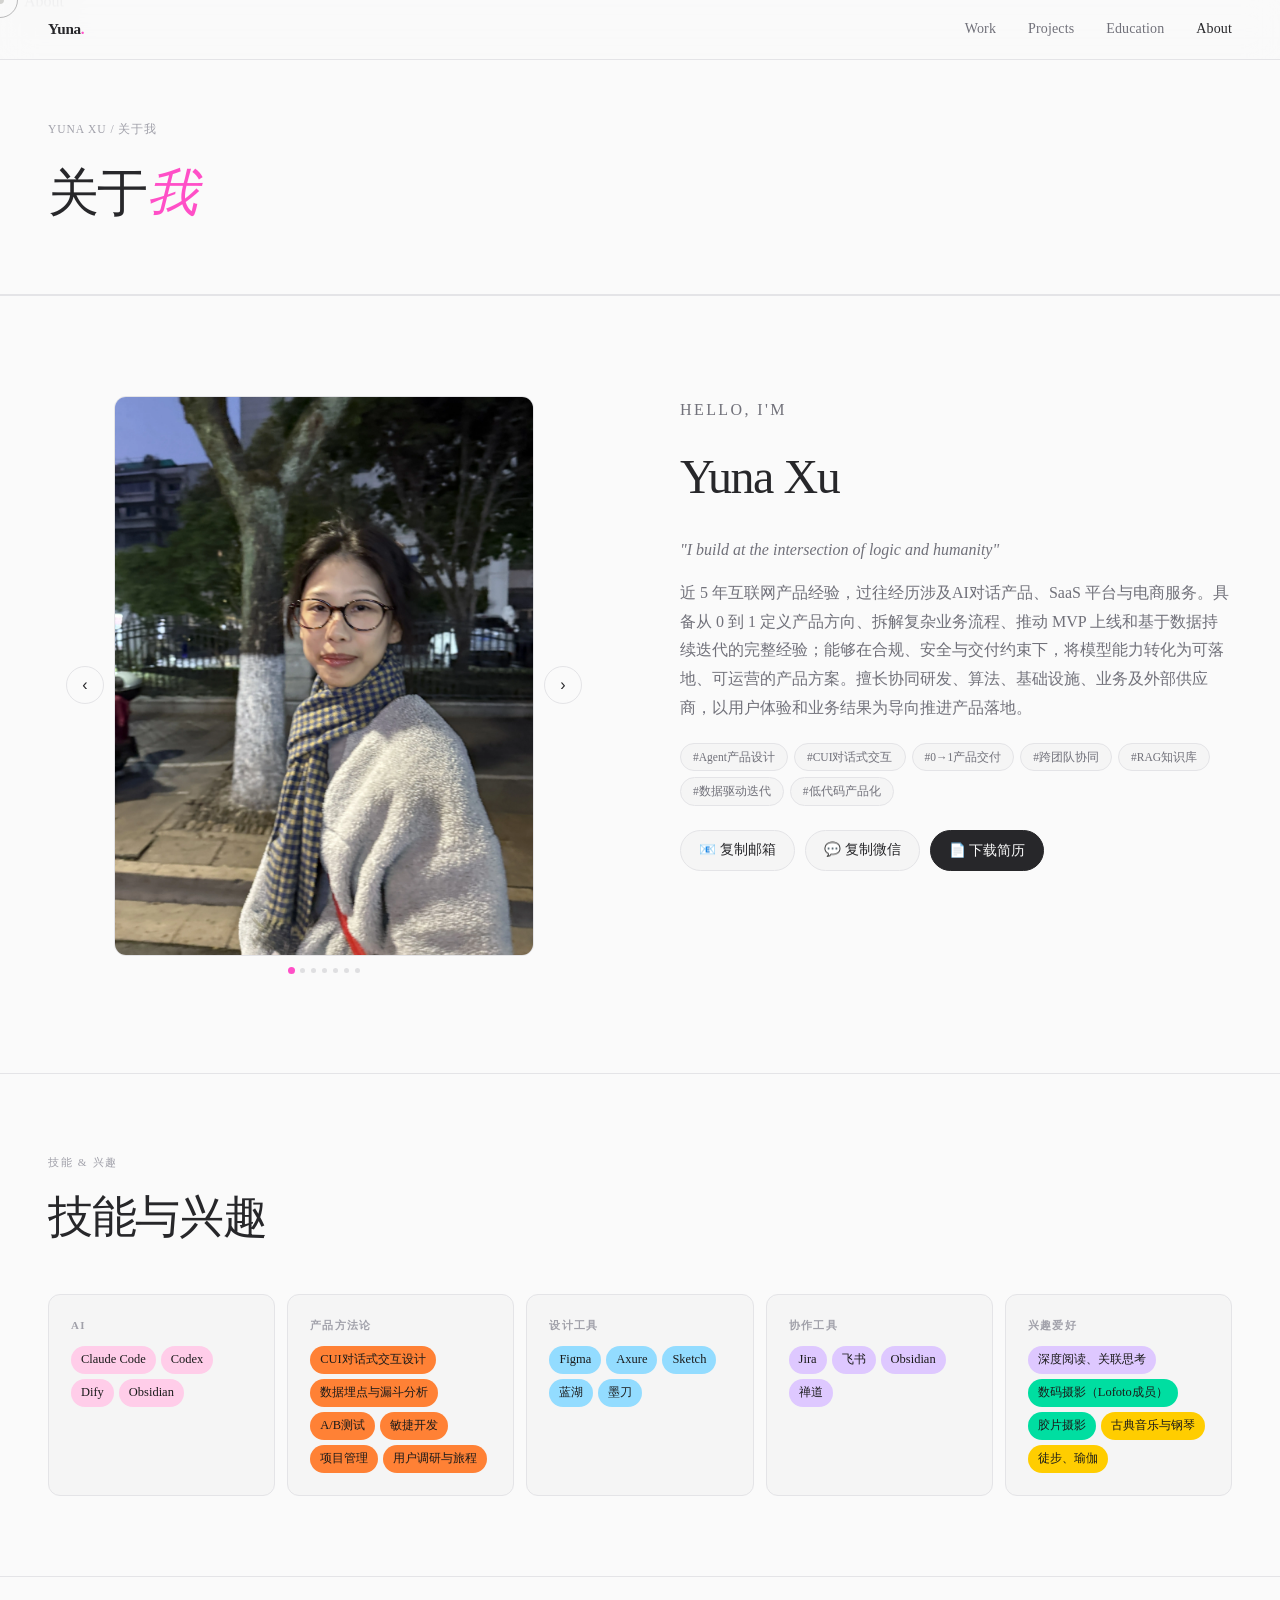
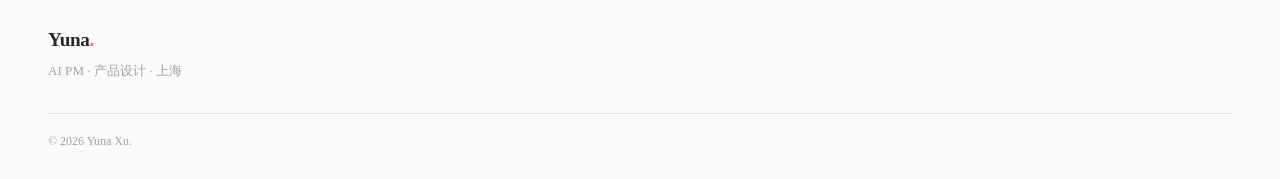
==== commit d5e4d5b3: "Update about.html" ====
--- a/about.html
+++ b/about.html
@@ -68,15 +68,15 @@
           <p class="section-label">Hello, I'm</p>
           <h2>Yuna Xu</h2>
           <p class="about-quote">"I build at the intersection of logic and humanity"</p>
-          <p>4 年产品经验，英国服务设计硕士。主导 AI 工作台从 0 到 1 落地，覆盖 Agent 任务规划、Skill 体系搭建与渐进式授权架构；曾将政务 AI 助手从传统知识问答重构为多轮引导式办件服务，驱动高频政务业务在线化。擅长将复杂业务逻辑拆解为可执行的 AI 产品方案，具备跨团队协作与技术方案评审能力。</p>
+          <p>近 5 年互联网产品经验，过往经历涉及AI对话产品、SaaS 平台与电商服务。具备从 0 到 1 定义产品方向、拆解复杂业务流程、推动 MVP 上线和基于数据持续迭代的完整经验；能够在合规、安全与交付约束下，将模型能力转化为可落地、可运营的产品方案。擅长协同研发、算法、基础设施、业务及外部供应商，以用户体验和业务结果为导向推进产品落地。</p>
           <div class="about-tags">
             <span class="tag">#Agent产品设计</span>
             <span class="tag">#CUI对话式交互</span>
             <span class="tag">#0→1产品交付</span>
             <span class="tag">#跨团队协同</span>
-            <span class="tag">#自我驱动</span>
-            <span class="tag">#原型能力</span>
-            <span class="tag">#用户角度</span>
+            <span class="tag">#RAG知识库</span>
+            <span class="tag">#数据驱动迭代</span>
+            <span class="tag">#低代码产品化</span>
           </div>
           <div class="about-contact">
             <button class="contact-btn" data-copy="weeemint@gmail.com" data-label="邮箱">
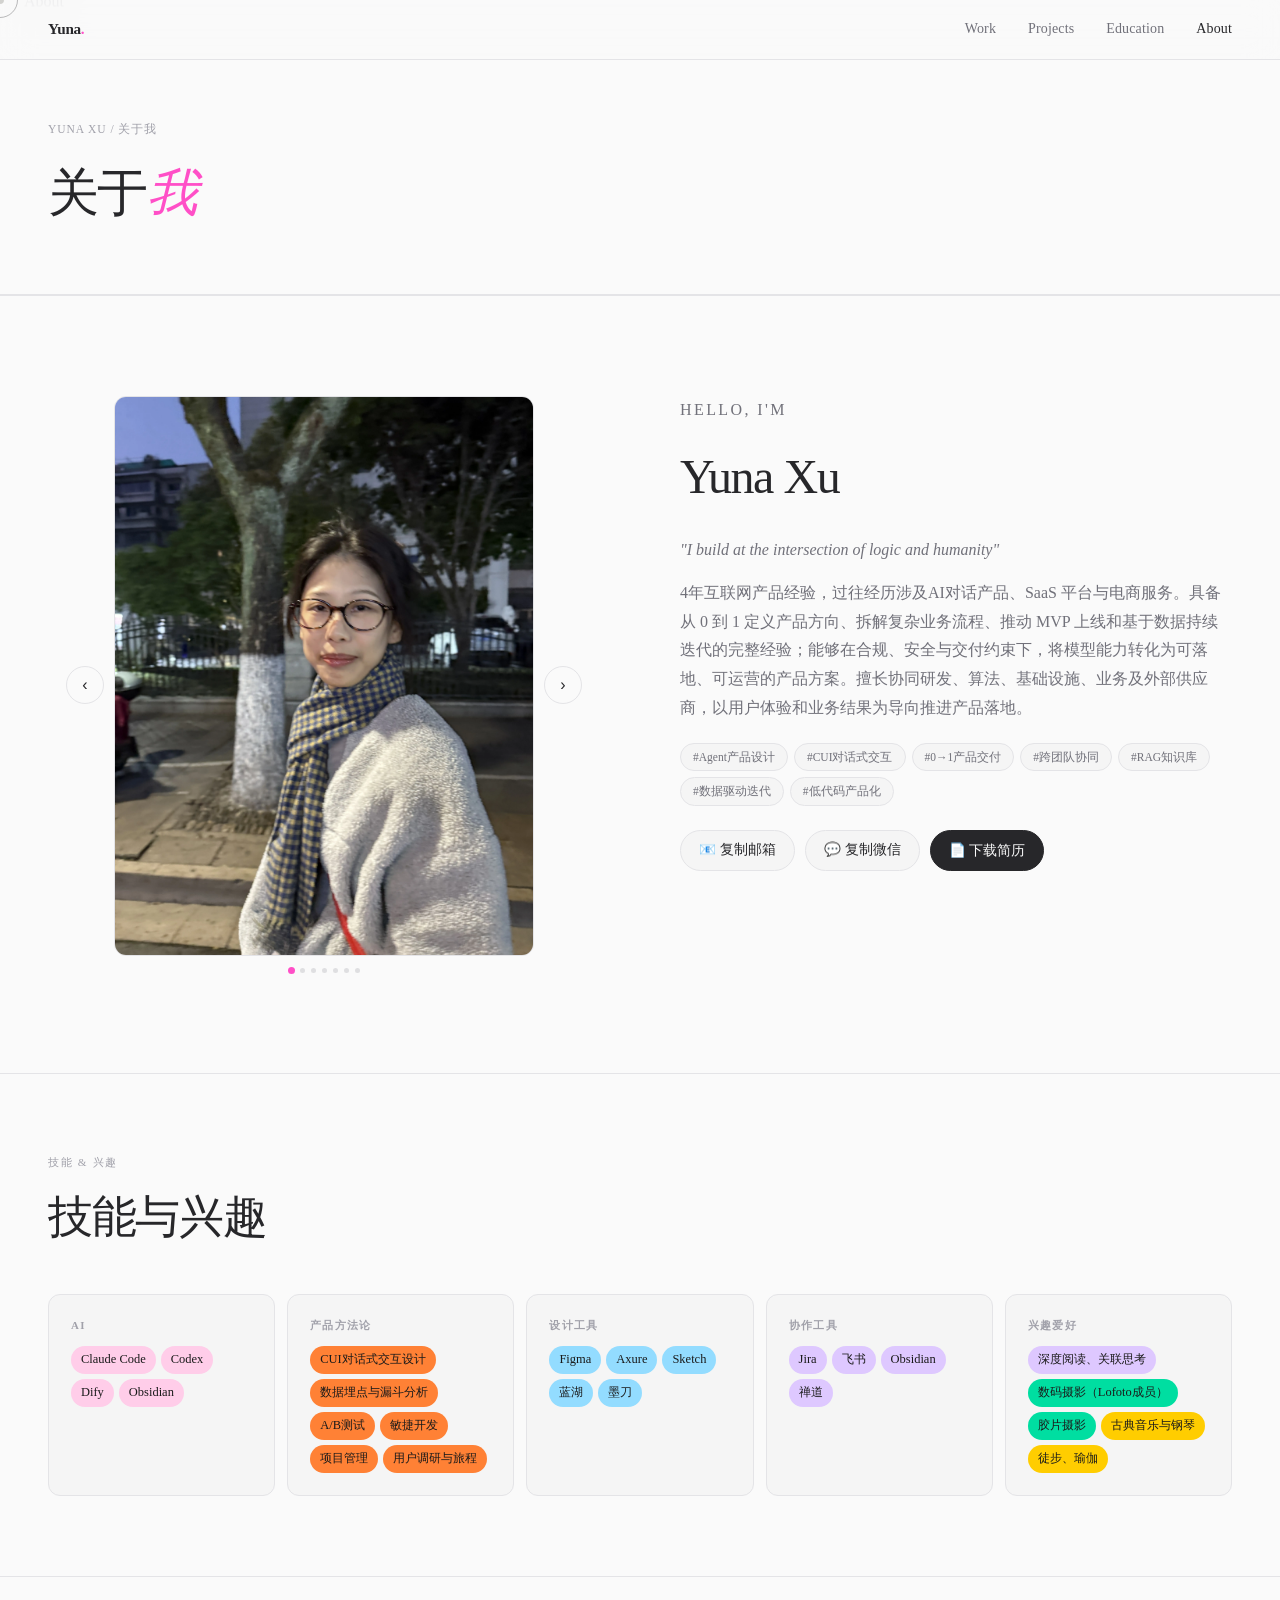
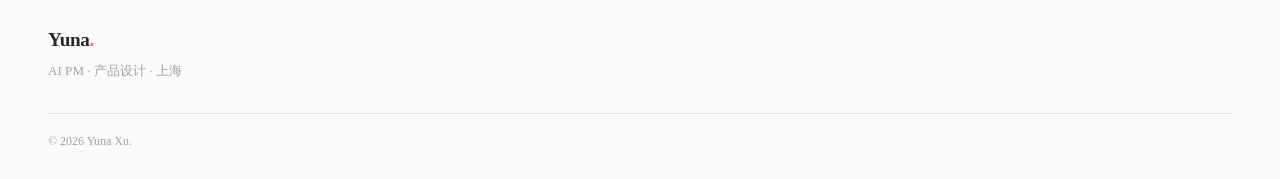
==== commit ae30b95e: "Update about.html" ====
--- a/about.html
+++ b/about.html
@@ -68,7 +68,7 @@
           <p class="section-label">Hello, I'm</p>
           <h2>Yuna Xu</h2>
           <p class="about-quote">"I build at the intersection of logic and humanity"</p>
-          <p>近 5 年互联网产品经验，过往经历涉及AI对话产品、SaaS 平台与电商服务。具备从 0 到 1 定义产品方向、拆解复杂业务流程、推动 MVP 上线和基于数据持续迭代的完整经验；能够在合规、安全与交付约束下，将模型能力转化为可落地、可运营的产品方案。擅长协同研发、算法、基础设施、业务及外部供应商，以用户体验和业务结果为导向推进产品落地。</p>
+          <p>4年互联网产品经验，过往经历涉及AI对话产品、SaaS 平台与电商服务。具备从 0 到 1 定义产品方向、拆解复杂业务流程、推动 MVP 上线和基于数据持续迭代的完整经验；能够在合规、安全与交付约束下，将模型能力转化为可落地、可运营的产品方案。擅长协同研发、算法、基础设施、业务及外部供应商，以用户体验和业务结果为导向推进产品落地。</p>
           <div class="about-tags">
             <span class="tag">#Agent产品设计</span>
             <span class="tag">#CUI对话式交互</span>
